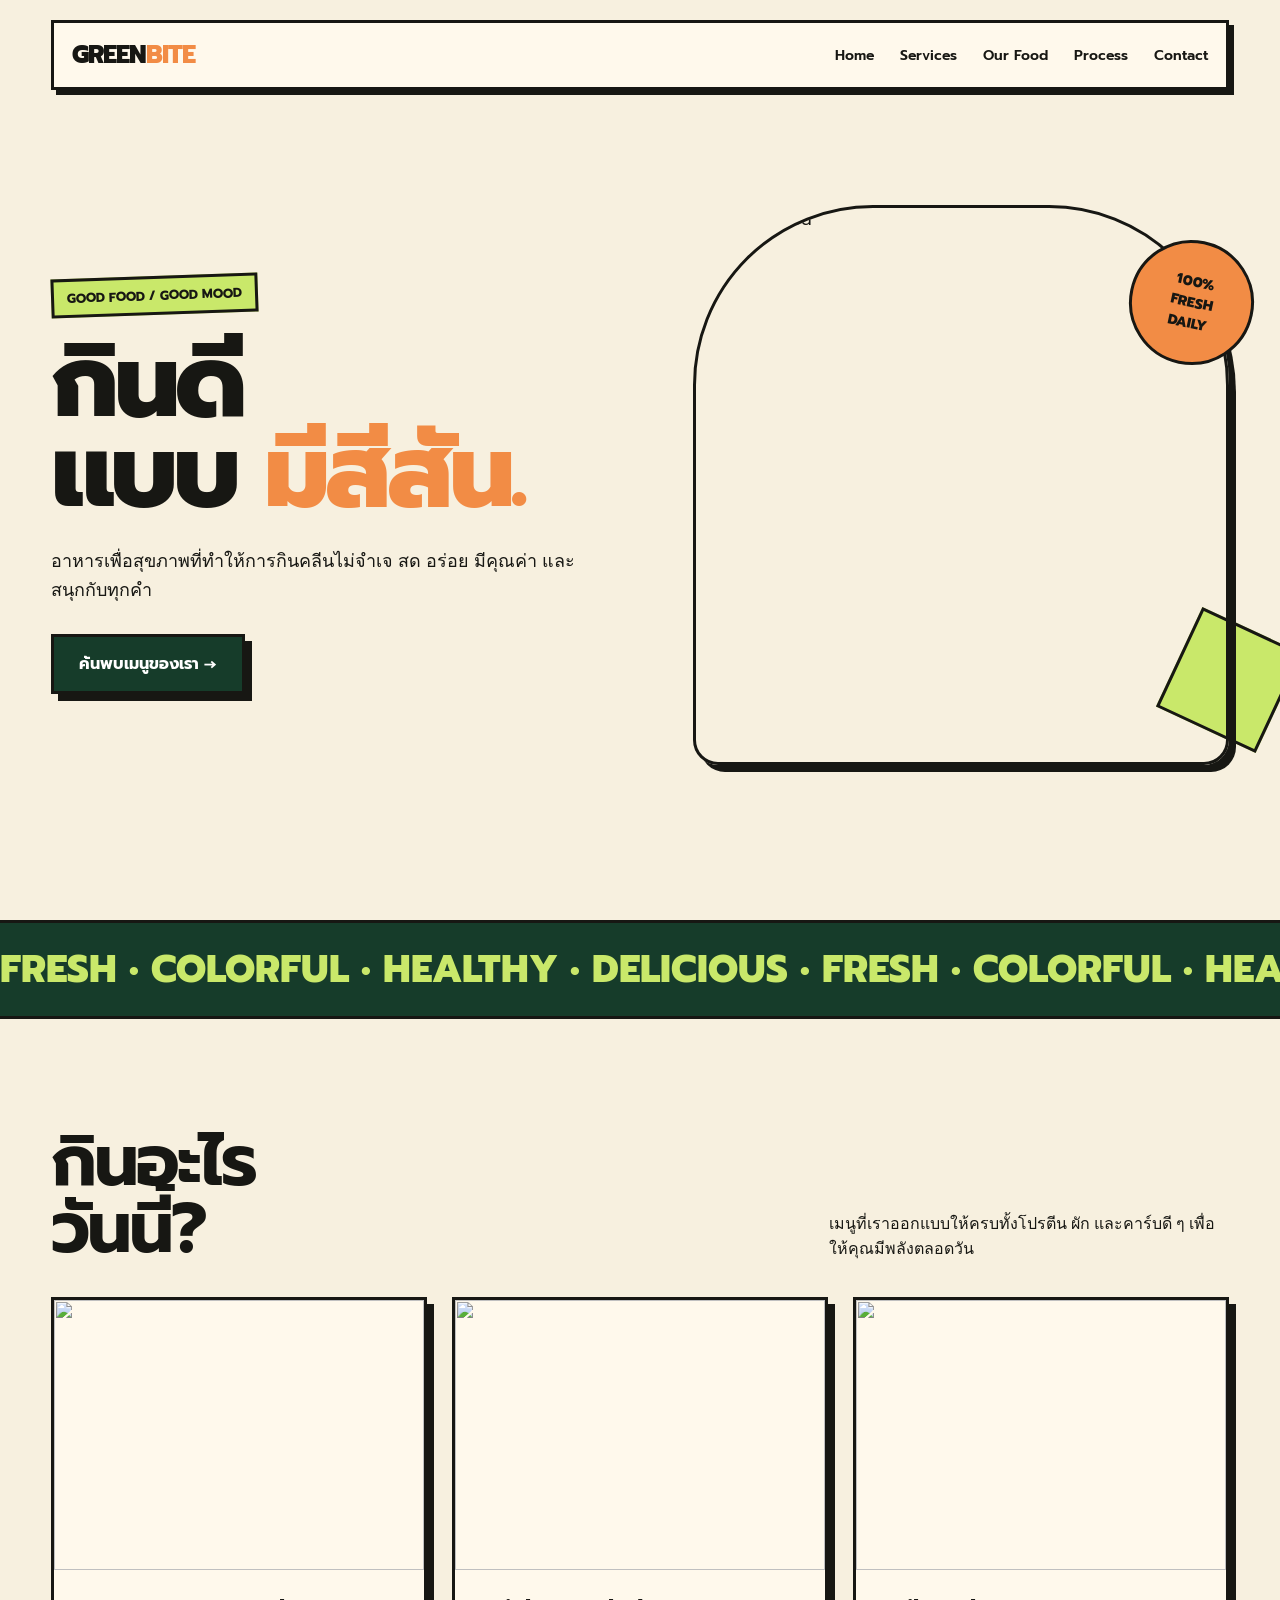
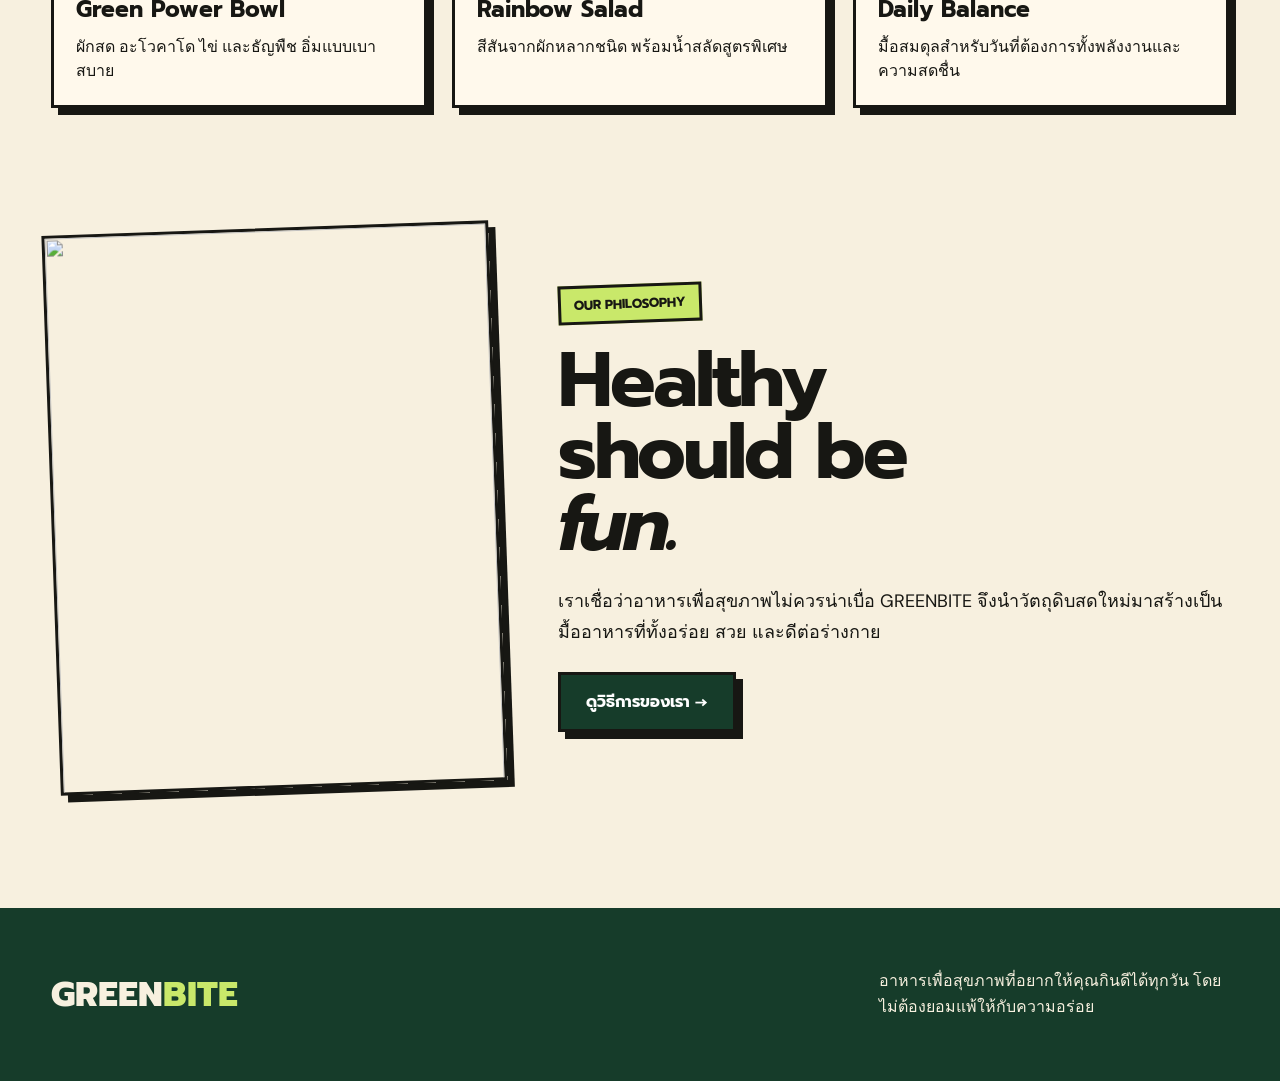
==== index.html @ 6ae83184 "Create index.html" ====
<!DOCTYPE html>
<html lang="th">
<head>
<meta charset="UTF-8">
<meta name="viewport" content="width=device-width, initial-scale=1.0">
<title>GREEN BITE — อาหารเพื่อสุขภาพ</title>
<link rel="preconnect" href="https://fonts.googleapis.com">
<link rel="preconnect" href="https://fonts.gstatic.com" crossorigin>
<link href="https://fonts.googleapis.com/css2?family=DM+Sans:wght@400;500;700&family=Prompt:wght@400;500;600;700;800&display=swap" rel="stylesheet">
<style>
:root{
  --cream:#F7F0DF;
  --cream2:#FFF9EC;
  --green:#163C2A;
  --lime:#C9E86A;
  --orange:#F28C45;
  --black:#171713;
  --white:#fffdf6;
  --line:3px solid var(--black);
  --shadow:7px 7px 0 var(--black);
}
*{box-sizing:border-box;margin:0;padding:0}
html{scroll-behavior:smooth}
body{
  background:var(--cream);
  color:var(--black);
  font-family:"Prompt",sans-serif;
  overflow-x:hidden;
}
a{color:inherit;text-decoration:none}
img{width:100%;display:block;object-fit:cover}
.nav{
  width:min(1180px,92%);
  margin:20px auto;
  display:flex;
  align-items:center;
  justify-content:space-between;
  border:var(--line);
  padding:13px 18px;
  background:var(--cream2);
  box-shadow:5px 5px 0 var(--black);
  position:relative;
  z-index:10;
}
.logo{font-size:25px;font-weight:800;letter-spacing:-1px}
.logo span{color:var(--orange)}
.nav-links{display:flex;gap:26px;font-weight:600;font-size:14px}
.nav-links a{position:relative}
.nav-links a:after{
  content:"";position:absolute;width:0;height:3px;background:var(--orange);
  left:0;bottom:-5px;transition:.25s
}
.nav-links a:hover:after{width:100%}
.menu{display:none;font-size:25px;cursor:pointer}
.hero{
  width:min(1180px,92%);
  min-height:650px;
  margin:70px auto 110px;
  display:grid;
  grid-template-columns:1.05fr .95fr;
  gap:50px;
  align-items:center;
  position:relative;
}
.hero-copy{position:relative;z-index:2}
.kicker{
  display:inline-block;background:var(--lime);border:var(--line);
  padding:7px 13px;font-size:13px;font-weight:700;
  transform:rotate(-2deg);margin-bottom:22px;
}
h1{
  font-size:clamp(58px,8vw,108px);
  line-height:.88;letter-spacing:-5px;font-weight:800;
}
h1 em{font-style:normal;color:var(--orange)}
.hero-copy p{
  margin:30px 0;font-family:"DM Sans",sans-serif;
  font-size:18px;line-height:1.6;max-width:550px;
}
.btn{
  display:inline-block;background:var(--green);color:white;
  padding:15px 25px;border:var(--line);box-shadow:var(--shadow);
  font-weight:700;transition:.2s;
}
.btn:hover{transform:translate(5px,5px);box-shadow:2px 2px 0 var(--black)}
.hero-image{position:relative}
.hero-image img{
  height:560px;border:var(--line);box-shadow:var(--shadow);
  border-radius:180px 180px 25px 25px;
}
.sticker{
  position:absolute;right:-25px;top:35px;
  width:125px;height:125px;background:var(--orange);
  border:var(--line);border-radius:50%;
  display:grid;place-items:center;text-align:center;
  font-weight:800;font-size:14px;transform:rotate(12deg);
}
.shape{
  position:absolute;border:var(--line);background:var(--lime);
  width:110px;height:110px;transform:rotate(25deg);
  right:-55px;bottom:30px;z-index:-1;
}
.section{width:min(1180px,92%);margin:0 auto 120px}
.section-head{display:flex;justify-content:space-between;align-items:end;margin-bottom:35px}
.section-head h2{font-size:clamp(40px,6vw,70px);line-height:.95;letter-spacing:-3px}
.section-head p{max-width:400px;font-family:"DM Sans";line-height:1.6}
.food-grid{display:grid;grid-template-columns:repeat(3,1fr);gap:25px}
.food-card{
  border:var(--line);background:var(--cream2);box-shadow:var(--shadow);
  transition:.25s;overflow:hidden
}
.food-card:hover{transform:translateY(-10px) rotate(-1deg)}
.food-card img{height:270px}
.food-card div{padding:22px}
.food-card h3{font-size:23px;margin-bottom:8px}
.food-card p{font-family:"DM Sans";line-height:1.5}
.marquee{
  background:var(--green);color:var(--lime);border-block:var(--line);
  padding:18px 0;overflow:hidden;margin-bottom:110px;
}
.marquee-inner{
  white-space:nowrap;font-size:38px;font-weight:800;
  animation:scroll 18s linear infinite;
}
@keyframes scroll{to{transform:translateX(-50%)}}
.story{
  display:grid;grid-template-columns:.8fr 1.2fr;gap:60px;align-items:center
}
.story img{height:560px;border:var(--line);box-shadow:var(--shadow);transform:rotate(-2deg)}
.story-copy h2{font-size:clamp(42px,6vw,76px);line-height:.95;letter-spacing:-3px;margin-bottom:25px}
.story-copy p{font-family:"DM Sans";font-size:18px;line-height:1.7;margin-bottom:25px}
footer{
  background:var(--green);color:var(--cream);
  padding:60px 4%;margin-top:100px;
}
.footer-inner{width:min(1180px,100%);margin:auto;display:flex;justify-content:space-between;gap:30px}
.footer-logo{font-size:35px;font-weight:800}
.footer-logo span{color:var(--lime)}
footer p{font-family:"DM Sans";max-width:350px;line-height:1.6}
@media(max-width:800px){
  .nav-links{
    display:none;position:absolute;top:65px;left:0;width:100%;
    background:var(--cream2);border:var(--line);padding:20px;
    flex-direction:column;gap:18px
  }
  .nav-links.open{display:flex}
  .menu{display:block}
  .hero{grid-template-columns:1fr;margin-top:45px}
  .hero-image img{height:430px}
  .food-grid{grid-template-columns:1fr}
  .story{grid-template-columns:1fr}
  .story img{height:400px}
  .section-head{display:block}
  .section-head p{margin-top:18px}
  .footer-inner{flex-direction:column}
}
</style>
</head>
<body>

<nav class="nav">
  <a class="logo" href="index.html">GREEN<span>BITE</span></a>
  <div class="nav-links" id="navLinks">
    <a href="index.html">Home</a>
    <a href="services.html">Services</a>
    <a href="work.html">Our Food</a>
    <a href="process.html">Process</a>
    <a href="contact.html">Contact</a>
  </div>
  <div class="menu" onclick="toggleMenu()">☰</div>
</nav>

<main>
<section class="hero">
  <div class="hero-copy">
    <span class="kicker">GOOD FOOD / GOOD MOOD</span>
    <h1>กินดี<br>แบบ <em>มีสีสัน.</em></h1>
    <p>อาหารเพื่อสุขภาพที่ทำให้การกินคลีนไม่จำเจ สด อร่อย มีคุณค่า และสนุกกับทุกคำ</p>
    <a class="btn" href="services.html">ค้นพบเมนูของเรา →</a>
  </div>
  <div class="hero-image">
    <img src="https://images.unsplash.com/photo-1512621776951-a57141f2eefd?auto=format&fit=crop&w=1000&q=85" alt="Healthy food">
    <div class="sticker">100%<br>FRESH<br>DAILY</div>
    <div class="shape"></div>
  </div>
</section>

<div class="marquee">
  <div class="marquee-inner">FRESH • COLORFUL • HEALTHY • DELICIOUS • FRESH • COLORFUL • HEALTHY • DELICIOUS • </div>
</div>

<section class="section">
  <div class="section-head">
    <h2>กินอะไร<br>วันนี้?</h2>
    <p>เมนูที่เราออกแบบให้ครบทั้งโปรตีน ผัก และคาร์บดี ๆ เพื่อให้คุณมีพลังตลอดวัน</p>
  </div>
  <div class="food-grid">
    <article class="food-card">
      <img src="https://images.unsplash.com/photo-1547592180-85f173990554?auto=format&fit=crop&w=800&q=85" alt="">
      <div><h3>Green Power Bowl</h3><p>ผักสด อะโวคาโด ไข่ และธัญพืช อิ่มแบบเบาสบาย</p></div>
    </article>
    <article class="food-card">
      <img src="https://images.unsplash.com/photo-1540420773420-3366772f4999?auto=format&fit=crop&w=800&q=85" alt="">
      <div><h3>Rainbow Salad</h3><p>สีสันจากผักหลากชนิด พร้อมน้ำสลัดสูตรพิเศษ</p></div>
    </article>
    <article class="food-card">
      <img src="https://images.unsplash.com/photo-1490645935967-10de6ba17061?auto=format&fit=crop&w=800&q=85" alt="">
      <div><h3>Daily Balance</h3><p>มื้อสมดุลสำหรับวันที่ต้องการทั้งพลังงานและความสดชื่น</p></div>
    </article>
  </div>
</section>

<section class="section story">
  <img src="https://images.unsplash.com/photo-1498837167922-ddd27525d352?auto=format&fit=crop&w=1000&q=85" alt="">
  <div class="story-copy">
    <span class="kicker">OUR PHILOSOPHY</span>
    <h2>Healthy<br>should be<br><em>fun.</em></h2>
    <p>เราเชื่อว่าอาหารเพื่อสุขภาพไม่ควรน่าเบื่อ GREENBITE จึงนำวัตถุดิบสดใหม่มาสร้างเป็นมื้ออาหารที่ทั้งอร่อย สวย และดีต่อร่างกาย</p>
    <a class="btn" href="process.html">ดูวิธีการของเรา →</a>
  </div>
</section>
</main>

<footer>
  <div class="footer-inner">
    <div class="footer-logo">GREEN<span>BITE</span></div>
    <p>อาหารเพื่อสุขภาพที่อยากให้คุณกินดีได้ทุกวัน โดยไม่ต้องยอมแพ้ให้กับความอร่อย</p>
  </div>
</footer>

<script>
function toggleMenu(){document.getElementById("navLinks").classList.toggle("open")}
</script>
</body>
</html>
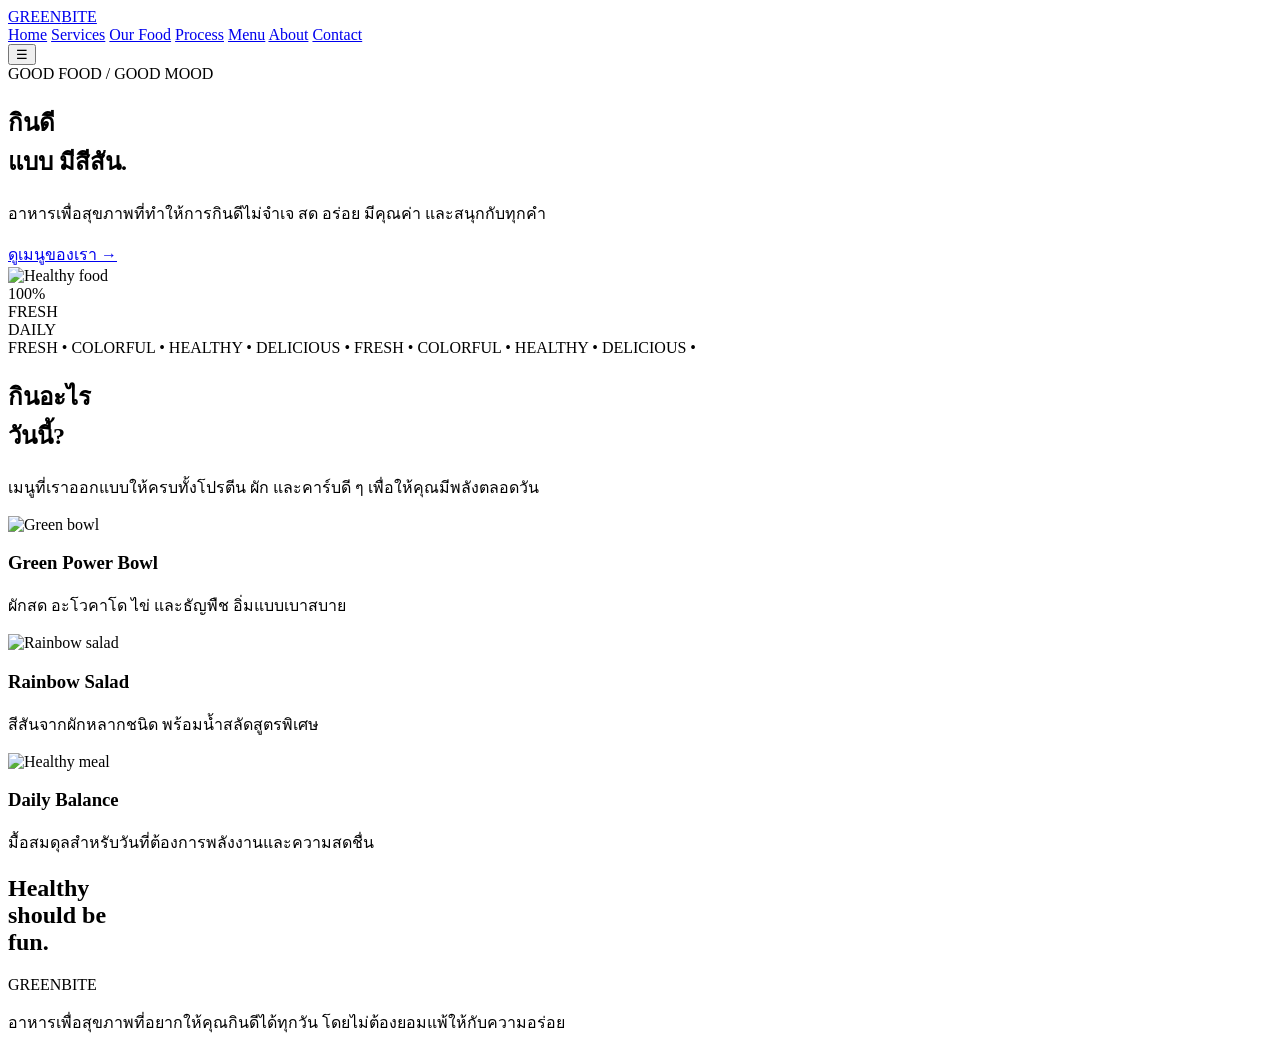
==== commit 18ef9bf8: "Update index.html" ====
--- a/index.html
+++ b/index.html
@@ -1,235 +1,151 @@
 <!DOCTYPE html>
 <html lang="th">
 <head>
-<meta charset="UTF-8">
-<meta name="viewport" content="width=device-width, initial-scale=1.0">
-<title>GREEN BITE — อาหารเพื่อสุขภาพ</title>
-<link rel="preconnect" href="https://fonts.googleapis.com">
-<link rel="preconnect" href="https://fonts.gstatic.com" crossorigin>
-<link href="https://fonts.googleapis.com/css2?family=DM+Sans:wght@400;500;700&family=Prompt:wght@400;500;600;700;800&display=swap" rel="stylesheet">
-<style>
-:root{
-  --cream:#F7F0DF;
-  --cream2:#FFF9EC;
-  --green:#163C2A;
-  --lime:#C9E86A;
-  --orange:#F28C45;
-  --black:#171713;
-  --white:#fffdf6;
-  --line:3px solid var(--black);
-  --shadow:7px 7px 0 var(--black);
-}
-*{box-sizing:border-box;margin:0;padding:0}
-html{scroll-behavior:smooth}
-body{
-  background:var(--cream);
-  color:var(--black);
-  font-family:"Prompt",sans-serif;
-  overflow-x:hidden;
-}
-a{color:inherit;text-decoration:none}
-img{width:100%;display:block;object-fit:cover}
-.nav{
-  width:min(1180px,92%);
-  margin:20px auto;
-  display:flex;
-  align-items:center;
-  justify-content:space-between;
-  border:var(--line);
-  padding:13px 18px;
-  background:var(--cream2);
-  box-shadow:5px 5px 0 var(--black);
-  position:relative;
-  z-index:10;
-}
-.logo{font-size:25px;font-weight:800;letter-spacing:-1px}
-.logo span{color:var(--orange)}
-.nav-links{display:flex;gap:26px;font-weight:600;font-size:14px}
-.nav-links a{position:relative}
-.nav-links a:after{
-  content:"";position:absolute;width:0;height:3px;background:var(--orange);
-  left:0;bottom:-5px;transition:.25s
-}
-.nav-links a:hover:after{width:100%}
-.menu{display:none;font-size:25px;cursor:pointer}
-.hero{
-  width:min(1180px,92%);
-  min-height:650px;
-  margin:70px auto 110px;
-  display:grid;
-  grid-template-columns:1.05fr .95fr;
-  gap:50px;
-  align-items:center;
-  position:relative;
-}
-.hero-copy{position:relative;z-index:2}
-.kicker{
-  display:inline-block;background:var(--lime);border:var(--line);
-  padding:7px 13px;font-size:13px;font-weight:700;
-  transform:rotate(-2deg);margin-bottom:22px;
-}
-h1{
-  font-size:clamp(58px,8vw,108px);
-  line-height:.88;letter-spacing:-5px;font-weight:800;
-}
-h1 em{font-style:normal;color:var(--orange)}
-.hero-copy p{
-  margin:30px 0;font-family:"DM Sans",sans-serif;
-  font-size:18px;line-height:1.6;max-width:550px;
-}
-.btn{
-  display:inline-block;background:var(--green);color:white;
-  padding:15px 25px;border:var(--line);box-shadow:var(--shadow);
-  font-weight:700;transition:.2s;
-}
-.btn:hover{transform:translate(5px,5px);box-shadow:2px 2px 0 var(--black)}
-.hero-image{position:relative}
-.hero-image img{
-  height:560px;border:var(--line);box-shadow:var(--shadow);
-  border-radius:180px 180px 25px 25px;
-}
-.sticker{
-  position:absolute;right:-25px;top:35px;
-  width:125px;height:125px;background:var(--orange);
-  border:var(--line);border-radius:50%;
-  display:grid;place-items:center;text-align:center;
-  font-weight:800;font-size:14px;transform:rotate(12deg);
-}
-.shape{
-  position:absolute;border:var(--line);background:var(--lime);
-  width:110px;height:110px;transform:rotate(25deg);
-  right:-55px;bottom:30px;z-index:-1;
-}
-.section{width:min(1180px,92%);margin:0 auto 120px}
-.section-head{display:flex;justify-content:space-between;align-items:end;margin-bottom:35px}
-.section-head h2{font-size:clamp(40px,6vw,70px);line-height:.95;letter-spacing:-3px}
-.section-head p{max-width:400px;font-family:"DM Sans";line-height:1.6}
-.food-grid{display:grid;grid-template-columns:repeat(3,1fr);gap:25px}
-.food-card{
-  border:var(--line);background:var(--cream2);box-shadow:var(--shadow);
-  transition:.25s;overflow:hidden
-}
-.food-card:hover{transform:translateY(-10px) rotate(-1deg)}
-.food-card img{height:270px}
-.food-card div{padding:22px}
-.food-card h3{font-size:23px;margin-bottom:8px}
-.food-card p{font-family:"DM Sans";line-height:1.5}
-.marquee{
-  background:var(--green);color:var(--lime);border-block:var(--line);
-  padding:18px 0;overflow:hidden;margin-bottom:110px;
-}
-.marquee-inner{
-  white-space:nowrap;font-size:38px;font-weight:800;
-  animation:scroll 18s linear infinite;
-}
-@keyframes scroll{to{transform:translateX(-50%)}}
-.story{
-  display:grid;grid-template-columns:.8fr 1.2fr;gap:60px;align-items:center
-}
-.story img{height:560px;border:var(--line);box-shadow:var(--shadow);transform:rotate(-2deg)}
-.story-copy h2{font-size:clamp(42px,6vw,76px);line-height:.95;letter-spacing:-3px;margin-bottom:25px}
-.story-copy p{font-family:"DM Sans";font-size:18px;line-height:1.7;margin-bottom:25px}
-footer{
-  background:var(--green);color:var(--cream);
-  padding:60px 4%;margin-top:100px;
-}
-.footer-inner{width:min(1180px,100%);margin:auto;display:flex;justify-content:space-between;gap:30px}
-.footer-logo{font-size:35px;font-weight:800}
-.footer-logo span{color:var(--lime)}
-footer p{font-family:"DM Sans";max-width:350px;line-height:1.6}
-@media(max-width:800px){
-  .nav-links{
-    display:none;position:absolute;top:65px;left:0;width:100%;
-    background:var(--cream2);border:var(--line);padding:20px;
-    flex-direction:column;gap:18px
-  }
-  .nav-links.open{display:flex}
-  .menu{display:block}
-  .hero{grid-template-columns:1fr;margin-top:45px}
-  .hero-image img{height:430px}
-  .food-grid{grid-template-columns:1fr}
-  .story{grid-template-columns:1fr}
-  .story img{height:400px}
-  .section-head{display:block}
-  .section-head p{margin-top:18px}
-  .footer-inner{flex-direction:column}
-}
-</style>
+  <meta charset="UTF-8">
+  <meta name="viewport" content="width=device-width, initial-scale=1.0">
+  <title>GREENBITE — อาหารเพื่อสุขภาพ</title>
+  <link rel="stylesheet" href="style.css">
 </head>
+
 <body>
 
 <nav class="nav">
   <a class="logo" href="index.html">GREEN<span>BITE</span></a>
-  <div class="nav-links" id="navLinks">
-    <a href="index.html">Home</a>
+
+  <div class="nav-links">
+    <a class="active" href="index.html">Home</a>
     <a href="services.html">Services</a>
     <a href="work.html">Our Food</a>
     <a href="process.html">Process</a>
+    <a href="menu.html">Menu</a>
+    <a href="about.html">About</a>
     <a href="contact.html">Contact</a>
   </div>
-  <div class="menu" onclick="toggleMenu()">☰</div>
+
+  <button class="menu-toggle">☰</button>
 </nav>
 
 <main>
-<section class="hero">
-  <div class="hero-copy">
-    <span class="kicker">GOOD FOOD / GOOD MOOD</span>
-    <h1>กินดี<br>แบบ <em>มีสีสัน.</em></h1>
-    <p>อาหารเพื่อสุขภาพที่ทำให้การกินคลีนไม่จำเจ สด อร่อย มีคุณค่า และสนุกกับทุกคำ</p>
-    <a class="btn" href="services.html">ค้นพบเมนูของเรา →</a>
+
+<section class="container home-hero">
+
+  <div>
+    <span class="tag">GOOD FOOD / GOOD MOOD</span>
+
+    <h1 class="home-title">
+      กินดี<br>
+      แบบ <span>มีสีสัน.</span>
+    </h1>
+
+    <p class="home-copy">
+      อาหารเพื่อสุขภาพที่ทำให้การกินดีไม่จำเจ
+      สด อร่อย มีคุณค่า และสนุกกับทุกคำ
+    </p>
+
+    <a class="btn" href="menu.html">
+      ดูเมนูของเรา →
+    </a>
   </div>
-  <div class="hero-image">
-    <img src="https://images.unsplash.com/photo-1512621776951-a57141f2eefd?auto=format&fit=crop&w=1000&q=85" alt="Healthy food">
-    <div class="sticker">100%<br>FRESH<br>DAILY</div>
-    <div class="shape"></div>
+
+  <div class="hero-photo">
+
+    <img
+      src="https://images.unsplash.com/photo-1512621776951-a57141f2eefd?auto=format&fit=crop&w=1000&q=85"
+      alt="Healthy food">
+
+    <div class="sticker">
+      100%<br>
+      FRESH<br>
+      DAILY
+    </div>
+
   </div>
+
 </section>
 
 <div class="marquee">
-  <div class="marquee-inner">FRESH • COLORFUL • HEALTHY • DELICIOUS • FRESH • COLORFUL • HEALTHY • DELICIOUS • </div>
+  <div class="marquee-text">
+    FRESH • COLORFUL • HEALTHY • DELICIOUS •
+    FRESH • COLORFUL • HEALTHY • DELICIOUS •
+  </div>
 </div>
 
-<section class="section">
+<section class="container section">
+
   <div class="section-head">
     <h2>กินอะไร<br>วันนี้?</h2>
-    <p>เมนูที่เราออกแบบให้ครบทั้งโปรตีน ผัก และคาร์บดี ๆ เพื่อให้คุณมีพลังตลอดวัน</p>
+
+    <p>
+      เมนูที่เราออกแบบให้ครบทั้งโปรตีน ผัก
+      และคาร์บดี ๆ เพื่อให้คุณมีพลังตลอดวัน
+    </p>
   </div>
-  <div class="food-grid">
-    <article class="food-card">
-      <img src="https://images.unsplash.com/photo-1547592180-85f173990554?auto=format&fit=crop&w=800&q=85" alt="">
-      <div><h3>Green Power Bowl</h3><p>ผักสด อะโวคาโด ไข่ และธัญพืช อิ่มแบบเบาสบาย</p></div>
+
+  <div class="card-grid">
+
+    <article class="card">
+      <img
+        class="card-image"
+        src="https://images.unsplash.com/photo-1547592180-85f173990554?auto=format&fit=crop&w=800&q=85"
+        alt="Green bowl">
+
+      <div class="card-body">
+        <h3>Green Power Bowl</h3>
+        <p>ผักสด อะโวคาโด ไข่ และธัญพืช อิ่มแบบเบาสบาย</p>
+      </div>
     </article>
-    <article class="food-card">
-      <img src="https://images.unsplash.com/photo-1540420773420-3366772f4999?auto=format&fit=crop&w=800&q=85" alt="">
-      <div><h3>Rainbow Salad</h3><p>สีสันจากผักหลากชนิด พร้อมน้ำสลัดสูตรพิเศษ</p></div>
+
+    <article class="card">
+      <img
+        class="card-image"
+        src="https://images.unsplash.com/photo-1540420773420-3366772f4999?auto=format&fit=crop&w=800&q=85"
+        alt="Rainbow salad">
+
+      <div class="card-body">
+        <h3>Rainbow Salad</h3>
+        <p>สีสันจากผักหลากชนิด พร้อมน้ำสลัดสูตรพิเศษ</p>
+      </div>
     </article>
-    <article class="food-card">
-      <img src="https://images.unsplash.com/photo-1490645935967-10de6ba17061?auto=format&fit=crop&w=800&q=85" alt="">
-      <div><h3>Daily Balance</h3><p>มื้อสมดุลสำหรับวันที่ต้องการทั้งพลังงานและความสดชื่น</p></div>
+
+    <article class="card">
+      <img
+        class="card-image"
+        src="https://images.unsplash.com/photo-1490645935967-10de6ba17061?auto=format&fit=crop&w=800&q=85"
+        alt="Healthy meal">
+
+      <div class="card-body">
+        <h3>Daily Balance</h3>
+        <p>มื้อสมดุลสำหรับวันที่ต้องการพลังงานและความสดชื่น</p>
+      </div>
     </article>
+
   </div>
+
 </section>
 
-<section class="section story">
-  <img src="https://images.unsplash.com/photo-1498837167922-ddd27525d352?auto=format&fit=crop&w=1000&q=85" alt="">
-  <div class="story-copy">
-    <span class="kicker">OUR PHILOSOPHY</span>
-    <h2>Healthy<br>should be<br><em>fun.</em></h2>
-    <p>เราเชื่อว่าอาหารเพื่อสุขภาพไม่ควรน่าเบื่อ GREENBITE จึงนำวัตถุดิบสดใหม่มาสร้างเป็นมื้ออาหารที่ทั้งอร่อย สวย และดีต่อร่างกาย</p>
-    <a class="btn" href="process.html">ดูวิธีการของเรา →</a>
-  </div>
+<section class="green-block">
+  <h2>
+    Healthy<br>
+    should be<br>
+    <span>fun.</span>
+  </h2>
 </section>
+
 </main>
 
 <footer>
   <div class="footer-inner">
-    <div class="footer-logo">GREEN<span>BITE</span></div>
-    <p>อาหารเพื่อสุขภาพที่อยากให้คุณกินดีได้ทุกวัน โดยไม่ต้องยอมแพ้ให้กับความอร่อย</p>
+    <div class="footer-logo">
+      GREEN<span>BITE</span>
+    </div>
+
+    <p>
+      อาหารเพื่อสุขภาพที่อยากให้คุณกินดีได้ทุกวัน
+      โดยไม่ต้องยอมแพ้ให้กับความอร่อย
+    </p>
   </div>
 </footer>
 
-<script>
-function toggleMenu(){document.getElementById("navLinks").classList.toggle("open")}
-</script>
+<script src="script.js"></script>
 </body>
 </html>
